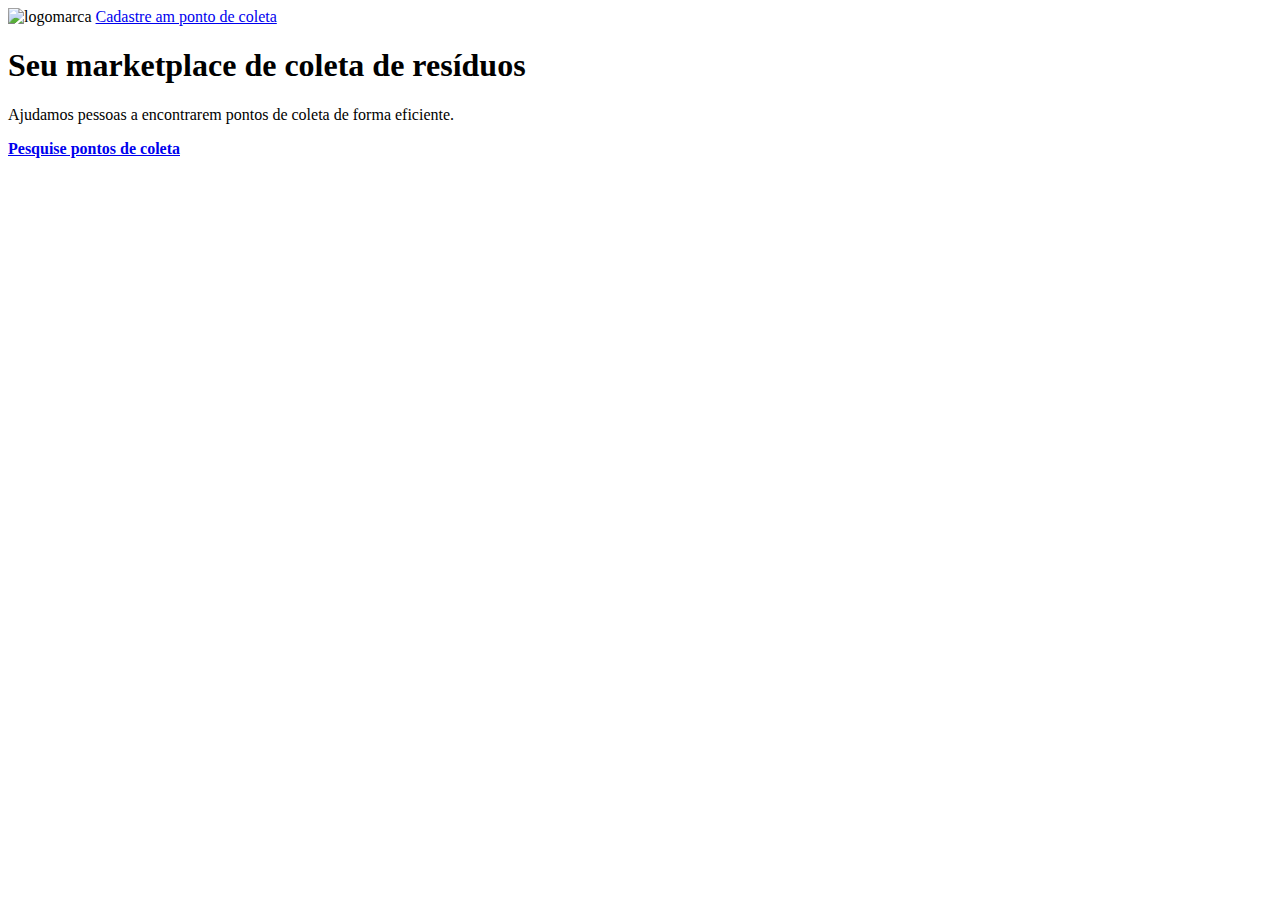
==== create-point.html @ 50bf2825 "NLW" ====
<!DOCTYPE html>
<html lang="pt_br">
<head>
    <meta charset="UTF-8">
    <meta name="viewport" content="width=device-width, initial-scale=1.0">
    <title>Ecoleta</title>

    <link href="https://fonts.googleapis.com/css2?family=Roboto&family=Ubuntu:wght@700&display=swap" rel="stylesheet">
    

    <link rel="stylesheet" href="/styles/main.css">
    <link rel="stylesheet" href="/styles/home.css">

    <link rel="stylesheet" href="/styles/responsive.css">


</head>
<body>

    <div id="page-home">
        
        <div class="content"> 
            <header>
                <img src="/assets/logo.svg" alt="logomarca">
                <a href="http://google.com.br"> 
                    <span> </span>
                    Cadastre am ponto de coleta</a>
            </header>
            
            <main>
                
            <h1>Seu marketplace de coleta de resíduos</h1>
            
            <p>Ajudamos pessoas a encontrarem pontos de coleta de forma eficiente.</p>
            
            <a href="#"><span> </span> <strong>Pesquise pontos de coleta</strong></a>
            
            </main>
           
        </div>
         

    </div>


    
            
            
        
</body>
</html>
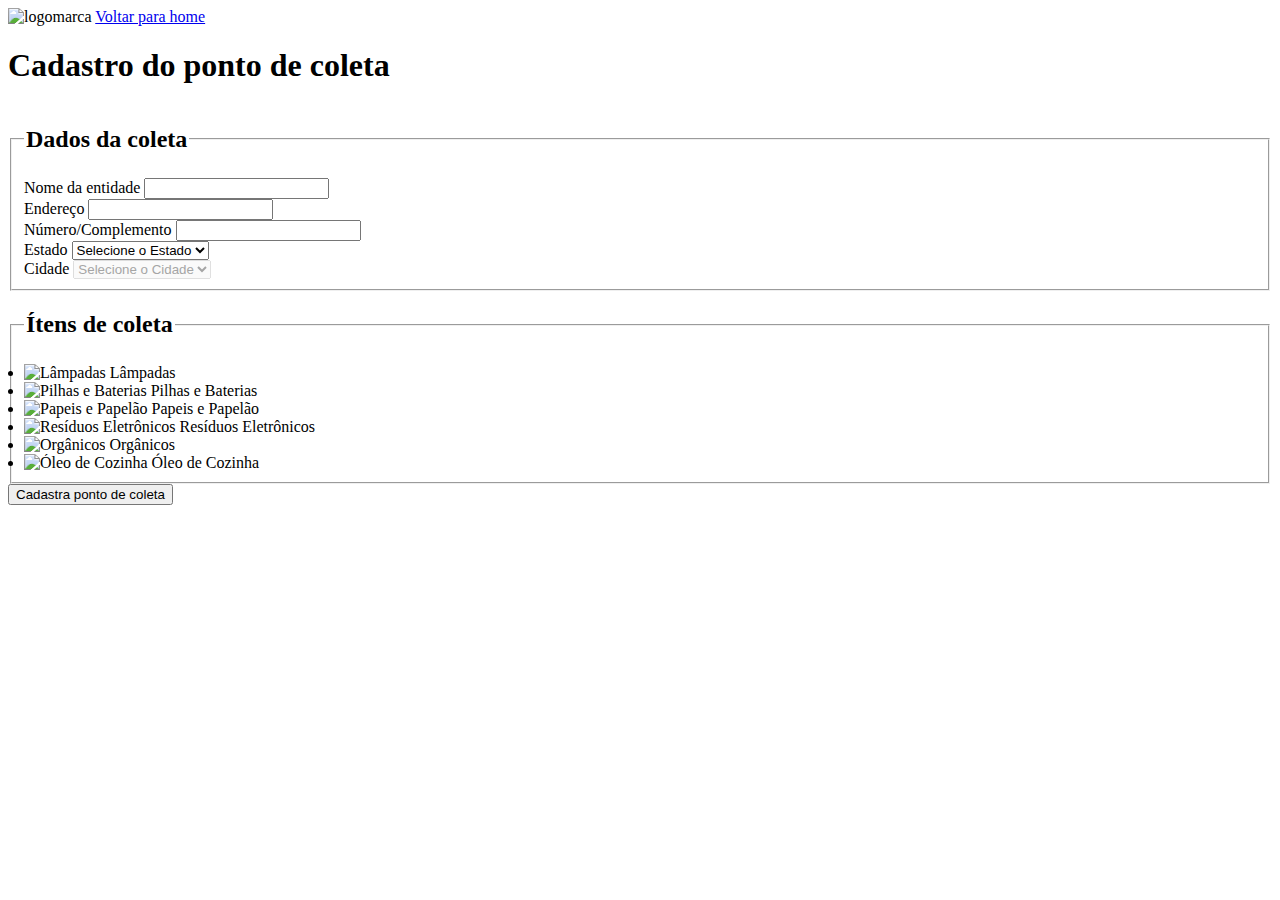
==== commit 716247ae: "Add files via upload" ====
--- a/create-point.html
+++ b/create-point.html
@@ -3,13 +3,14 @@
 <head>
     <meta charset="UTF-8">
     <meta name="viewport" content="width=device-width, initial-scale=1.0">
-    <title>Ecoleta</title>
+    <title>Cria um ponto de coleta</title>
 
     <link href="https://fonts.googleapis.com/css2?family=Roboto&family=Ubuntu:wght@700&display=swap" rel="stylesheet">
     
 
-    <link rel="stylesheet" href="/styles/main.css">
-    <link rel="stylesheet" href="/styles/home.css">
+    <link rel="stylesheet" href="/styles/main.css"> 
+    <link rel="stylesheet" href="/styles/create-point.css">
+
 
     <link rel="stylesheet" href="/styles/responsive.css">
 
@@ -17,35 +18,107 @@
 </head>
 <body>
 
-    <div id="page-home">
+    <div id="page-create-point">
         
-        <div class="content"> 
+
             <header>
                 <img src="/assets/logo.svg" alt="logomarca">
-                <a href="http://google.com.br"> 
+                <a href="http://127.0.0.1:5501/index.html"> 
                     <span> </span>
-                    Cadastre am ponto de coleta</a>
+                    Voltar para home</a>
             </header>
+           
+            <form action="">
+
+                <h1>Cadastro do ponto de coleta</h1>
+
+                <fieldset>  <!--borda preta(espécie de moldura)-->
+                    <legend>
+                        <h2>Dados da coleta</h2>
+                    </legend>
+                
+
+                <div class="field">
+                    <label for="name">Nome da entidade</label>
+                    <input type="text" name="name" required>
+                </div>
+
+                <div class="field-group">
+                    <div class="field">
+                        <label for="address">Endereço</label>
+                        <input type="text" name="address" required>
+                    </div>
+                    <div class="field">
+                        <label for="adress2">Número/Complemento</label>
+                        <input type="text" name="address2" required>
+                    </div>
+                </div>
+
+                <div class="field-group">
+                    <div class="field">
+                        <label for="state">Estado</label>
+                        <select name="uf" required>
+                            <option value="">Selecione o Estado</option>
+                        </select>
+                   
+                        <input type="hidden" name="state">
+                    </div>    
+               
+                        <div class="field">
+                            <label for="city">Cidade</label>
+                            <select name="city" disabled required> <!--desabilitado enquanto a label de cima não for preenchida/selecionada-->
+                                <option value="">Selecione o Cidade</option>
+                            </select>
+                        </div>
+                    </div>
+                
+                </fieldset>
             
-            <main>
+                <fieldset> 
+                    <legend>
+                        <h2>Ítens de coleta</h2>
+                    </legend>
+                    
+                    <div class="items-grid">
+                        <li data-id="1" class="selected">
+                            <img src="/assets/lampadas.svg" alt="Lâmpadas">
+                            <span>Lâmpadas</span>
+                        </li>
+
+                        <li data-id="2">
+                            <img src="/assets/baterias.svg" alt="Pilhas e Baterias">
+                            <span>Pilhas e Baterias</span>
+                        </li>
+
+                        <li data-id="3">
+                            <img src="/assets/papeis-papelao.svg" alt="Papeis e Papelão">
+                            <span>Papeis e Papelão</span>
+                        </li>
+
+                        <li data-id="4">
+                            <img src="/assets/eletronicos.svg" alt="Resíduos Eletrônicos">
+                            <span>Resíduos Eletrônicos</span>
+                        </li>
+
+                        <li data-id="5">
+                            <img src="/assets/organicos.svg" alt="Orgânicos">
+                            <span>Orgânicos</span>
+                        </li>
+
+                        <li data-id="6">
+                            <img src="/assets/oleo.svg" alt="Óleo de Cozinha">
+                            <span>Óleo de Cozinha</span>
+                        </li>
+
+                    </div>
                 
-            <h1>Seu marketplace de coleta de resíduos</h1>
-            
-            <p>Ajudamos pessoas a encontrarem pontos de coleta de forma eficiente.</p>
-            
-            <a href="#"><span> </span> <strong>Pesquise pontos de coleta</strong></a>
-            
-            </main>
-           
-        </div>
-         
+                </fieldset>
+
+                <button type="submit">Cadastra ponto de coleta</button>
+            </form>
 
     </div>
 
-
-    
-            
-            
-        
+    <script src="/scripts/create-point.js"></script>     
 </body>
 </html>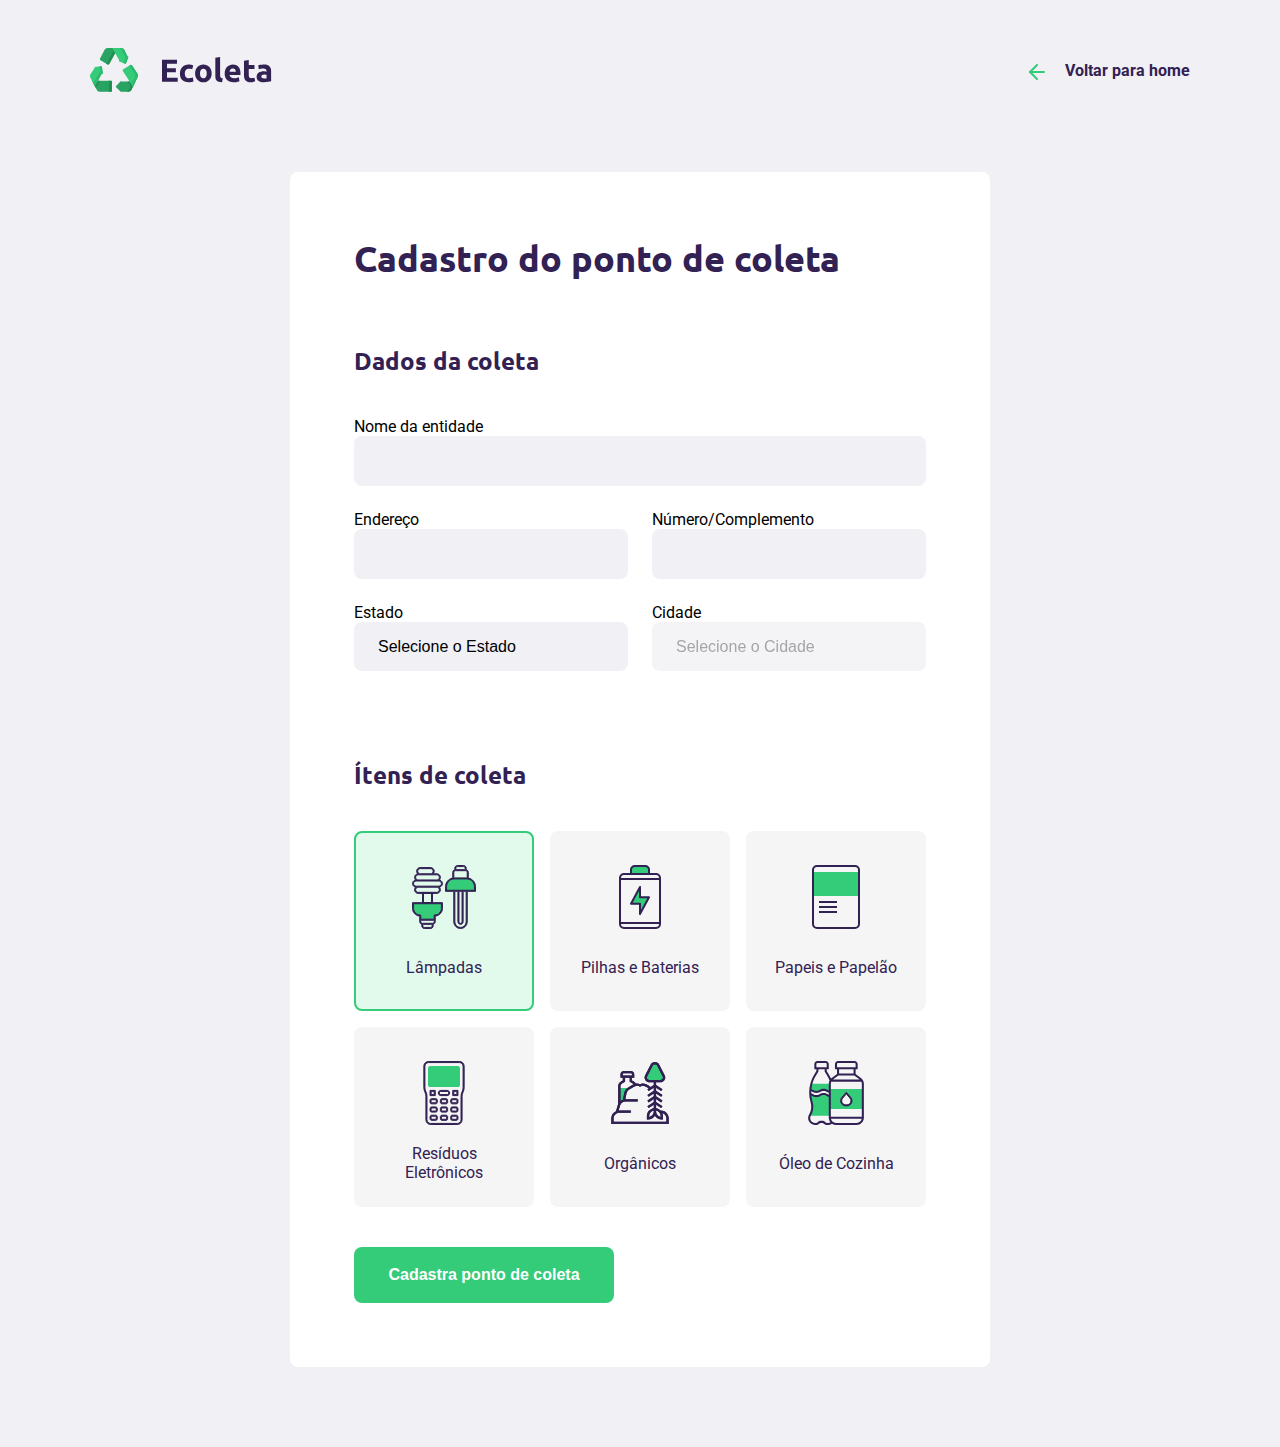
==== commit 0a22390c: "[build]" ====
--- a/create-point.html
+++ b/create-point.html
@@ -23,7 +23,7 @@
 
             <header>
                 <img src="/assets/logo.svg" alt="logomarca">
-                <a href="http://127.0.0.1:5501/index.html"> 
+                <a href="./index.html"> 
                     <span> </span>
                     Voltar para home</a>
             </header>
@@ -109,9 +109,11 @@
                             <img src="/assets/oleo.svg" alt="Óleo de Cozinha">
                             <span>Óleo de Cozinha</span>
                         </li>
+                     </div>
+                
+                     <input type="hidden" name="items">
+                    
 
-                    </div>
-                
                 </fieldset>
 
                 <button type="submit">Cadastra ponto de coleta</button>
--- a/styles/main.css
+++ b/styles/main.css
@@ -0,0 +1,37 @@
+:root {
+    --title-color: #322153;
+    --primary-color: #34cb79;
+}
+
+* {
+    margin: 0;
+    padding: 0;
+    box-sizing: border-box;
+}
+
+html {
+    font-family: Roboto, sans-serif;
+}
+
+    body {
+        background: #f0f0f5;  
+        -webkit-font-smoothing: antialiased;  
+    }
+    
+    a {
+        text-decoration: none;
+    }
+
+    h1, h2, h3, h4, h5, h6 {
+        font-family: Ubuntu, sans-serif;
+        color: var(--title-color);
+        
+    }
+
+    /* BOX MODEL 
+    modelo de caixa
+    toda caixa tem:
+    largura, altura, espeçamentos, preenchimentos
+    bordas, cor, fundo, maneira que é vista pelo html (display)
+    
+    */
--- a/styles/create-point.css
+++ b/styles/create-point.css
@@ -0,0 +1,181 @@
+#page-create-point {
+    /* Alinhamento de caixa (pelo lado de fora)*/
+    width: 90%;
+    max-width: 1100px;
+    margin: 0 auto;
+}
+
+#page-create-point header {
+    display: flex;
+    justify-content: space-between; /* joga cada um pra um lado (lateral) */
+    align-items: center;
+    margin-top: 48px;
+}
+
+#page-create-point header a {
+    color: var(--title-color); 
+    font-weight: bold;
+
+    display: flex;
+    align-items: center;
+}
+
+#page-create-point header a span {
+    background-image: url('../assets/arrow-left.svg');
+    
+    margin-right: 16px;
+    display: flex;
+
+    height: 20px;
+    width: 24px;
+
+}
+
+form {
+    background-color: white;
+ 
+    /* preenchimento da box(form) */
+    padding: 64px; /* O padding aumenta o tamanho da box naturalmente
+                        junto da tag o max-widht porque ele entende que 
+                        o padding vem depois da borda, então colocar
+                        a tag border-box, faz com que o padding seja
+                        jogado para trás e não exeda o limite da caixa
+                        estabelecido pelo max-width */
+    margin: 80px auto;
+    
+    border-radius: 8px;
+
+    max-width: 700px;
+
+ 
+
+}
+
+form h1{
+    font-size: 36px;
+}
+
+form fieldset {
+    margin-top: 64px;
+    border: 0;
+}
+
+form legend {
+    margin-bottom: 40px;
+}
+
+form legend h2 {
+    font-size: 24px;
+}
+
+form .field {
+    flex: 1; 
+    display: flex;
+    flex-direction: column;
+
+    margin-bottom: 24px;
+}
+
+form .field-group {
+    display: flex;
+}
+
+form input,
+form select {
+    background-color: #f0f0f5;
+
+    border: 0;
+    padding: 16px 24px;
+    font-size: 16px;
+
+    border-radius: 8px;
+
+    /* outline: none */
+}
+
+form select {
+    -webkit-appearance: none;
+    -moz-appearance: none;
+    appearance: none;
+}
+
+form labe {
+    font-size: 14px;
+    margin-bottom: 8px;
+}
+
+form .field-group .field + .field { /* resolver caso de dois field grudados lado a lado
+                                       colocando uma margem a esquerda */
+    margin-left: 24px;
+}
+
+form button {
+    width: 260px;
+    height: 56px;
+
+    background-color: var(--primary-color);
+    border-radius: 8px;
+    
+    color: white;  /* cor da fonte dentro do botão */
+    font-weight: bold;
+    font-size: 16px;
+
+    border: 0; /* retira a borda preta do botão */
+   
+    margin-top: 40px;
+
+    transition: background-color 400ms;
+}
+
+form button:hover {
+    background-color: #2fb86e;
+}
+
+.items-grid {
+    display: grid;
+    grid-template-columns: 1fr 1fr 1fr;
+    gap: 16px;
+
+}
+
+.items-grid li {
+    background-color:#f5f5f5;
+    list-style: none;
+
+    border: 2px solid #f5f5f5;
+    height: 180px;
+    border-radius: 8px;
+    padding: 32px 24px 16px;
+
+    display: flex;
+    flex-direction: column;
+    align-items: center;
+    justify-content: space-between;
+
+    text-align: center;
+
+    cursor: pointer;
+}
+
+.items-grid li span {
+    flex: 1;
+    display: flex;
+    align-items: center;
+    margin-top: 12px;
+
+    color: var(--title-color);
+    
+}
+.items-grid li.selected  {
+    background-color: #e1faec;
+    border: 2px solid  #34cb79;
+}
+
+/* para interromper a execução dos itens dentro do li quando clicando na box*/
+.items-grid li span{ 
+    pointer-events: none;
+}
+
+.items-grid li img {
+    pointer-events: none;
+}
--- a/styles/responsive.css
+++ b/styles/responsive.css
@@ -0,0 +1,46 @@
+
+    @media (max-width: 900px) {
+        #page-home{
+            background-position-x: 70vw;
+            
+        }
+        
+        #page-home .content {
+            align-items: center;
+            text-align:center;
+        }
+
+        #page-home header a {
+            position: absolute;
+            bottom: 48px;
+
+            left: 50%;
+            transform: translateX(-50%);
+        }
+    
+        #page-home main {
+            align-items: center;
+        }
+        
+        #page-search-result .cards {
+            grid-template-columns: 1fr;
+    
+        }
+        
+        #page-search-result .cards img {
+            height: 250px;
+        }
+        
+    }
+
+    @media (min-width:1700px) {
+        #page-home {
+            background-position-x: 40vw;
+        }    
+    }
+
+    @media (max-height: 760px) {
+        #page-home {
+            background-position-y: 200px;
+        }
+    }
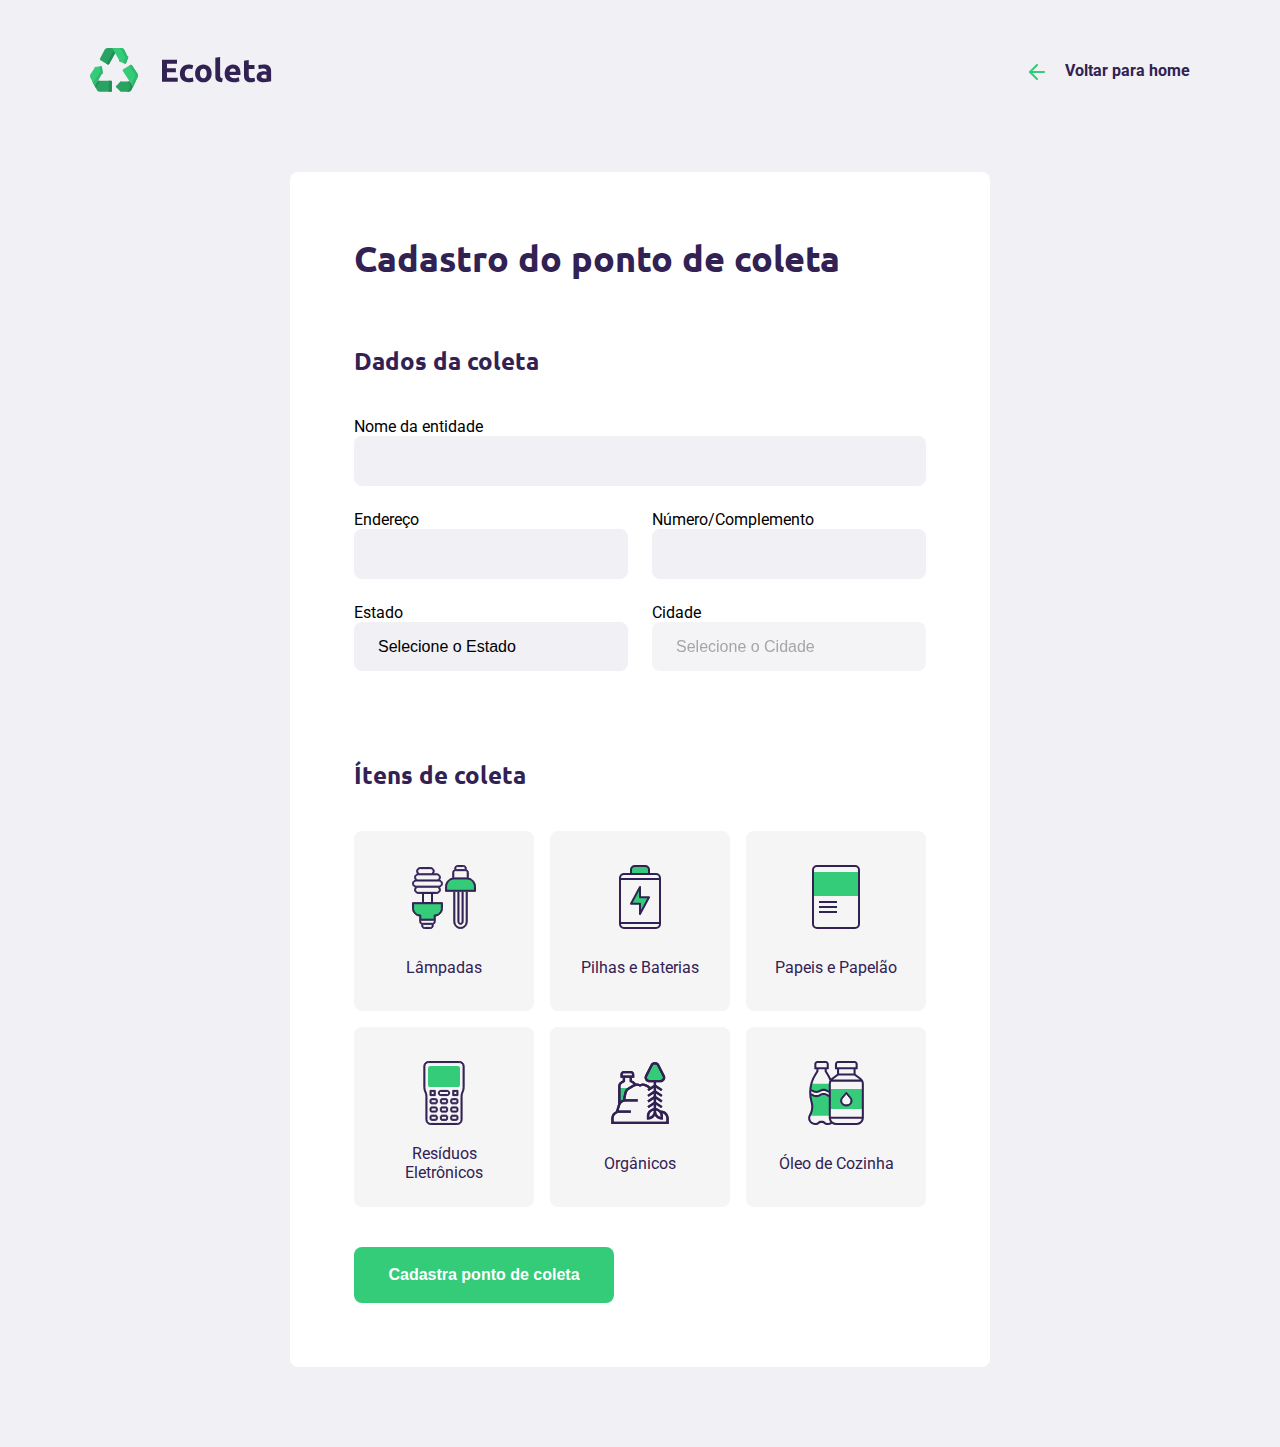
==== commit c33be8b8: "[build]items-grid:class removed" ====
--- a/create-point.html
+++ b/create-point.html
@@ -80,7 +80,7 @@
                     </legend>
                     
                     <div class="items-grid">
-                        <li data-id="1" class="selected">
+                        <li data-id="1">
                             <img src="/assets/lampadas.svg" alt="Lâmpadas">
                             <span>Lâmpadas</span>
                         </li>
